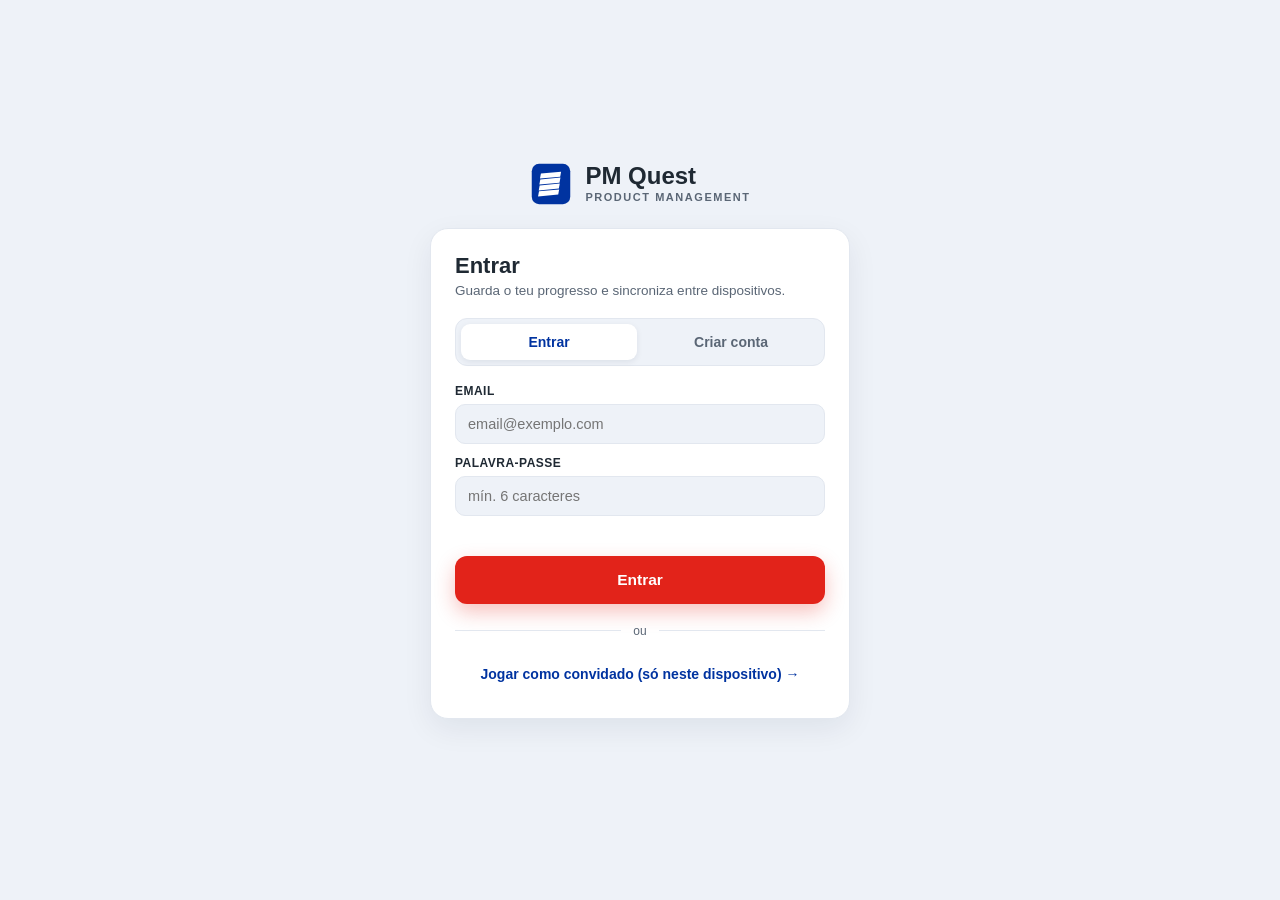
==== login.html @ b0cde670 "Add login page, self-hosted Supabase lib, and Firebase guide - login.html: dedicated Supabase email+" ====
<!DOCTYPE html>
<html lang="pt">
<head>
<meta charset="UTF-8">
<meta name="viewport" content="width=device-width, initial-scale=1.0">
<title>PM Quest — Entrar</title>
<link rel="stylesheet" href="game.css">
<style>
  .login-page{min-height:100vh;display:flex;flex-direction:column;align-items:center;justify-content:center;padding:24px 16px;}
  .login-brand{display:flex;align-items:center;gap:12px;margin-bottom:22px;}
  .login-brand svg{width:44px;height:44px;}
  .login-brand .t{font-weight:800;font-size:24px;color:var(--ink);line-height:1;}
  .login-brand .t small{display:block;font-size:11px;letter-spacing:.14em;text-transform:uppercase;color:var(--muted);font-weight:700;margin-top:4px;}
  .login-card{width:100%;max-width:420px;}
  .login-card h2{font-size:22px;color:var(--ink);margin-bottom:4px;}
  .login-card .sub{font-size:13.5px;color:var(--muted);margin-bottom:20px;}
  .seg-tabs{display:flex;gap:6px;background:var(--bg);border:1px solid var(--line);border-radius:12px;padding:5px;margin-bottom:18px;}
  .seg-tabs button{flex:1;padding:10px;border:0;background:transparent;color:var(--muted);font-weight:800;font-size:14px;border-radius:9px;cursor:pointer;}
  .seg-tabs button.on{background:var(--paper);color:var(--accent);box-shadow:0 2px 6px rgba(10,26,51,.08);}
  body.dark .seg-tabs button.on{color:var(--accent-lt);}
  .login-field{margin-bottom:12px;}
  .login-field label{display:block;font-size:12px;font-weight:700;color:var(--ink);margin-bottom:6px;text-transform:uppercase;letter-spacing:.04em;}
  .login-divider{display:flex;align-items:center;gap:12px;color:var(--muted);font-size:12px;margin:20px 0 16px;}
  .login-divider::before,.login-divider::after{content:"";flex:1;height:1px;background:var(--line);}
  .login-guest{display:block;text-align:center;color:var(--accent);font-weight:700;font-size:14px;text-decoration:none;padding:12px;}
  body.dark .login-guest{color:var(--accent-lt);}
  .login-foot{margin-top:20px;font-size:11.5px;color:var(--muted);text-align:center;max-width:420px;line-height:1.5;}
  .login-signedin{background:var(--bg);border:1px solid var(--green);border-radius:12px;padding:14px 16px;margin-bottom:16px;font-size:14px;color:var(--ink);}
  body.dark .login-signedin{border-color:var(--green-2);}
</style>
</head>
<body>
<div class="login-page">

  <div class="login-brand">
    <svg viewBox="0 0 48 48" aria-hidden="true"><rect x="3" y="2" width="42" height="44" rx="8" fill="#0033a0"/><g fill="#fff"><path d="M13 12.5 L35 10.5 L34 16 L12 18 Z"/><path d="M12.3 19 L34.3 17 L33.3 22.5 L11.3 24.5 Z"/><path d="M11.6 25.5 L33.6 23.5 L32.6 29 L10.6 31 Z"/><path d="M10.9 32 L32.9 30 L31.9 35.5 L9.9 37.5 Z"/></g></svg>
    <div class="t">PM Quest<small>Product Management</small></div>
  </div>

  <div class="card login-card">
    <!-- shown when already logged in -->
    <div id="alreadyIn" class="hidden">
      <h2>Bem-vindo de volta 👋</h2>
      <div class="login-signedin">Sessão iniciada como <b id="whoEmail"></b>.</div>
      <button class="btn btn-primary" id="goGame">▶ Entrar no jogo</button>
      <div style="height:10px"></div>
      <button class="btn btn-ghost" id="signOut">Terminar sessão</button>
    </div>

    <!-- login / signup form -->
    <div id="authForm">
      <h2 id="formTitle">Entrar</h2>
      <div class="sub" id="formSub">Guarda o teu progresso e sincroniza entre dispositivos.</div>

      <div class="seg-tabs">
        <button id="tabLogin" class="on">Entrar</button>
        <button id="tabSignup">Criar conta</button>
      </div>

      <div class="login-field">
        <label for="email">Email</label>
        <input id="email" type="email" class="acct-input" placeholder="email@exemplo.com" autocomplete="email">
      </div>
      <div class="login-field">
        <label for="pass">Palavra-passe</label>
        <input id="pass" type="password" class="acct-input" placeholder="mín. 6 caracteres" autocomplete="current-password">
      </div>

      <div id="msg" class="acct-msg" style="margin-bottom:12px;"></div>

      <button class="btn btn-primary" id="submitBtn">Entrar</button>

      <div class="login-divider">ou</div>
      <a class="login-guest" href="index.html">Jogar como convidado (só neste dispositivo) →</a>
    </div>
  </div>

  <div class="login-foot" id="cfgFoot"></div>
</div>

<script src="vendor/supabase.js"></script>
<script src="supabase-config.js"></script>
<script>
(function () {
  "use strict";
  var $ = function (id) { return document.getElementById(id); };

  // Apply the same light/dark theme the game uses.
  try {
    var st = JSON.parse(localStorage.getItem("pmquest_v2") || "null");
    if (st && st.settings && st.settings.theme === "dark") document.body.classList.add("dark");
  } catch (e) {}

  var CFG = window.PMQUEST_SUPABASE || {};
  var ready = window.supabase && CFG.url && CFG.anonKey &&
              CFG.anonKey !== "PASTE_YOUR_PUBLISHABLE_KEY_HERE";

  if (!ready) {
    $("cfgFoot").textContent =
      "⚠ Autenticação indisponível (biblioteca ou configuração em falta). Podes jogar como convidado.";
    $("authForm").querySelector(".seg-tabs").style.display = "none";
    ["email", "pass", "submitBtn"].forEach(function (id) { $(id).style.display = "none"; });
    return;
  }

  var sb = window.supabase.createClient(CFG.url, CFG.anonKey);
  var mode = "login"; // or "signup"

  function setMsg(t, ok) {
    var el = $("msg"); el.textContent = t || "";
    el.className = "acct-msg" + (ok ? " ok" : (t ? " bad" : ""));
  }
  function translate(m) {
    if (/Invalid login/i.test(m)) return "Email ou palavra-passe incorretos.";
    if (/already registered|already been registered/i.test(m)) return "Este email já tem conta. Muda para “Entrar”.";
    if (/Email not confirmed/i.test(m)) return "Confirma o email antes de entrar.";
    if (/at least 6/i.test(m)) return "A palavra-passe precisa de pelo menos 6 caracteres.";
    if (/rate limit|too many/i.test(m)) return "Demasiadas tentativas. Aguarda um pouco.";
    return m;
  }
  function goGame() { window.location.href = "index.html"; }

  function setMode(m) {
    mode = m;
    $("tabLogin").classList.toggle("on", m === "login");
    $("tabSignup").classList.toggle("on", m === "signup");
    $("formTitle").textContent = m === "login" ? "Entrar" : "Criar conta";
    $("submitBtn").textContent = m === "login" ? "Entrar" : "Criar conta";
    $("pass").setAttribute("autocomplete", m === "login" ? "current-password" : "new-password");
    setMsg("");
  }

  function submit() {
    var email = ($("email").value || "").trim(), password = $("pass").value || "";
    if (!email) { setMsg("Escreve o teu email."); return; }
    if (password.length < 6) { setMsg("A palavra-passe precisa de pelo menos 6 caracteres."); return; }
    $("submitBtn").disabled = true;

    if (mode === "login") {
      setMsg("A entrar…");
      sb.auth.signInWithPassword({ email: email, password: password }).then(function (res) {
        $("submitBtn").disabled = false;
        if (res.error) setMsg(translate(res.error.message));
        else goGame();
      });
    } else {
      setMsg("A criar conta…");
      sb.auth.signUp({ email: email, password: password }).then(function (res) {
        $("submitBtn").disabled = false;
        if (res.error) setMsg(translate(res.error.message));
        else if (res.data.session) goGame();               // auto-signed-in
        else setMsg("Conta criada! Confirma o email e depois entra.", true);
      });
    }
  }

  // wire up
  $("tabLogin").onclick = function () { setMode("login"); };
  $("tabSignup").onclick = function () { setMode("signup"); };
  $("submitBtn").onclick = submit;
  $("pass").addEventListener("keydown", function (e) { if (e.key === "Enter") submit(); });
  $("goGame").onclick = goGame;
  $("signOut").onclick = function () { sb.auth.signOut().then(function () { location.reload(); }); };

  // if already logged in, offer to jump straight into the game
  sb.auth.getSession().then(function (res) {
    var session = res.data && res.data.session;
    if (session && session.user) {
      $("whoEmail").textContent = session.user.email;
      $("authForm").classList.add("hidden");
      $("alreadyIn").classList.remove("hidden");
    }
  });
})();
</script>
</body>
</html>
---- game.css ----
:root{
  --navy:#0a1a33; --navy-2:#11284d; --accent:#0033a0; --accent-lt:#2f6bd6;
  --red:#e2231a; --gold:#f2b705; --green:#1a9e5f; --green-2:#0f7a45;
  --ink:#1f2933; --muted:#5a6675; --line:#e2e7ef; --bg:#eef2f8; --paper:#fff;
  --card-sh:0 10px 30px rgba(10,26,51,.07);
}
body.dark{
  --ink:#e7eef8; --muted:#93a4c0; --line:#22344f; --bg:#0a1424; --paper:#13223c;
  --card-sh:0 10px 30px rgba(0,0,0,.35); --accent-lt:#5b8def;
}
*{box-sizing:border-box;margin:0;padding:0;}
html{-webkit-text-size-adjust:100%;}
body{font-family:'Segoe UI',Calibri,Arial,sans-serif;background:var(--bg);color:var(--ink);min-height:100vh;transition:background .25s,color .25s;}
button{font-family:inherit;}
:focus-visible{outline:3px solid var(--accent-lt);outline-offset:2px;border-radius:6px;}
.app{max-width:860px;margin:0 auto;padding:20px 16px 60px;}
.hidden{display:none !important;}

/* ---- top bar ---- */
.appbar{display:flex;align-items:center;gap:10px;margin-bottom:20px;}
.appbar svg{width:34px;height:34px;flex-shrink:0;}
.appbar .t{font-weight:800;font-size:18px;color:var(--ink);line-height:1;}
.appbar .t small{display:block;font-size:10.5px;letter-spacing:.14em;text-transform:uppercase;color:var(--muted);font-weight:700;margin-top:3px;}
.appbar .spacer{margin-left:auto;}
.streak-chip{display:inline-flex;align-items:center;gap:5px;background:#fff2d6;color:#a9700a;font-weight:800;font-size:13px;padding:7px 12px;border-radius:999px;}
body.dark .streak-chip{background:#3a2e12;color:var(--gold);}
.streak-chip.off{background:var(--line);color:var(--muted);}
.icon-btn{width:40px;height:40px;border-radius:10px;border:1px solid var(--line);background:var(--paper);color:var(--ink);font-size:18px;cursor:pointer;display:grid;place-items:center;}
.icon-btn:hover{border-color:var(--accent-lt);}

/* ---- cards ---- */
.card{background:var(--paper);border:1px solid var(--line);border-radius:18px;box-shadow:var(--card-sh);padding:24px;}
.card + .card{margin-top:16px;}

/* ---- rank / dashboard ---- */
.rank{display:flex;align-items:center;gap:16px;}
.rank .medal{width:74px;height:74px;border-radius:20px;display:grid;place-items:center;font-size:36px;background:linear-gradient(135deg,var(--navy),var(--accent));box-shadow:0 8px 20px rgba(0,51,160,.3);flex-shrink:0;}
.rank .info{flex:1;}
.rank .info .lbl{font-size:11px;letter-spacing:.14em;text-transform:uppercase;color:var(--muted);font-weight:700;}
.rank .info h2{font-size:25px;color:var(--ink);line-height:1.1;}
.rank .info .xp{font-size:13px;color:var(--muted);margin-top:2px;}

.bar{height:12px;background:var(--line);border-radius:999px;margin:16px 0 6px;overflow:hidden;}
.bar > i{display:block;height:100%;width:0;background:linear-gradient(90deg,var(--accent),var(--gold));border-radius:999px;transition:width .7s cubic-bezier(.2,.8,.2,1);}
.bar-cap{display:flex;justify-content:space-between;font-size:12px;color:var(--muted);font-weight:600;}

.levels-track{display:flex;justify-content:space-between;margin-top:22px;gap:4px;}
.lv{flex:1;text-align:center;font-size:10.5px;color:var(--muted);font-weight:700;}
.lv .ball{width:32px;height:32px;border-radius:50%;margin:0 auto 6px;display:grid;place-items:center;font-size:15px;background:var(--line);border:2px solid transparent;}
.lv.done .ball{background:#d8f0e2;}
body.dark .lv.done .ball{background:#123a26;}
.lv.cur .ball{background:var(--gold);border-color:#c99400;color:#3a2a00;box-shadow:0 0 0 4px rgba(242,183,5,.25);}
.lv.cur{color:var(--ink);}

.stats{display:grid;grid-template-columns:repeat(4,1fr);gap:10px;margin-top:20px;}
.stat{background:var(--bg);border:1px solid var(--line);border-radius:12px;padding:13px;text-align:center;}
.stat .n{font-size:21px;font-weight:800;color:var(--accent);}
body.dark .stat .n{color:var(--accent-lt);}
.stat .d{font-size:10.5px;color:var(--muted);font-weight:600;margin-top:2px;text-transform:uppercase;letter-spacing:.03em;}
@media(max-width:560px){.stats{grid-template-columns:repeat(2,1fr);}}

.weak{margin-top:20px;}
.weak h3{font-size:12.5px;text-transform:uppercase;letter-spacing:.08em;color:var(--muted);margin-bottom:10px;}
.chips{display:flex;flex-wrap:wrap;gap:8px;}
.chip{font-size:12.5px;font-weight:700;padding:6px 11px;border-radius:999px;background:#fdecea;color:var(--red);}
.chip.good{background:#e2f5ea;color:var(--green-2);}
body.dark .chip{background:#3a1f1d;} body.dark .chip.good{background:#12331f;color:#5fd39a;}

/* ---- buttons ---- */
.btn{display:inline-flex;align-items:center;justify-content:center;gap:8px;border:0;border-radius:12px;padding:15px 20px;font-size:15.5px;font-weight:800;cursor:pointer;transition:transform .1s,box-shadow .1s,background .15s;min-height:48px;}
.btn:active{transform:translateY(1px);}
.btn-primary{background:var(--red);color:#fff;width:100%;box-shadow:0 8px 20px rgba(226,35,26,.28);}
.btn-primary:hover{background:#c41d14;}
.btn-primary:disabled{opacity:.45;cursor:not-allowed;box-shadow:none;}
.btn-ghost{background:var(--bg);color:var(--ink);border:1px solid var(--line);}
.btn-ghost:hover{border-color:var(--accent-lt);}
.actions{margin-top:22px;}
.mode-row{display:grid;grid-template-columns:1fr 1fr 1fr;gap:10px;margin-top:12px;}
.mode-row .btn{font-size:13.5px;padding:13px 8px;flex-direction:column;gap:4px;text-align:center;line-height:1.2;}
.mode-row .btn .em{font-size:20px;}
@media(max-width:560px){.mode-row{grid-template-columns:1fr;}.mode-row .btn{flex-direction:row;}}
.textlink{background:none;border:0;color:var(--accent);font-weight:700;font-size:14px;cursor:pointer;margin-top:14px;display:inline-flex;align-items:center;gap:6px;}
body.dark .textlink{color:var(--accent-lt);}
.foot{text-align:center;font-size:12px;color:var(--muted);margin-top:18px;}

/* ---- quiz ---- */
.timerwrap{margin-bottom:14px;}
.timerwrap .tlabel{display:flex;justify-content:space-between;font-size:12px;color:var(--muted);font-weight:700;margin-bottom:5px;}
.timerbar{height:8px;background:var(--line);border-radius:999px;overflow:hidden;}
.timerbar > i{display:block;height:100%;width:100%;background:linear-gradient(90deg,var(--green),#8fd14f);}
.timerbar.warn > i{background:linear-gradient(90deg,var(--gold),#ffcf3f);}
.timerbar.danger > i{background:linear-gradient(90deg,var(--red),#ff6a5f);}
.qtop{display:flex;align-items:center;gap:12px;margin-bottom:6px;}
.qtop .qc{font-weight:800;color:var(--ink);font-size:14.5px;white-space:nowrap;}
.dots{display:flex;gap:5px;flex:1;}
.dots i{flex:1;height:6px;border-radius:99px;background:var(--line);}
.dots i.done{background:var(--accent);} .dots i.now{background:var(--gold);}
.dots i.ok{background:var(--green);} .dots i.bad{background:var(--red);}
.qtag{display:flex;gap:8px;flex-wrap:wrap;margin:14px 0 4px;}
.qtag span{font-size:11px;font-weight:800;letter-spacing:.04em;text-transform:uppercase;padding:4px 10px;border-radius:999px;}
.qtag .topic{background:#eaf0fb;color:var(--accent);}
body.dark .qtag .topic{background:#16294a;color:var(--accent-lt);}
.qtag .dif-junior{background:#e2f5ea;color:var(--green-2);}
.qtag .dif-mid{background:#fff2d6;color:#a9700a;}
.qtag .dif-senior{background:#fdecea;color:var(--red);}
body.dark .qtag .dif-junior{background:#12331f;color:#5fd39a;} body.dark .qtag .dif-mid{background:#3a2e12;color:var(--gold);} body.dark .qtag .dif-senior{background:#3a1f1d;color:#ff8078;}
.qtext{font-size:20px;font-weight:700;line-height:1.35;color:var(--ink);margin:10px 0 20px;}
.opts{display:flex;flex-direction:column;gap:11px;}
.opt{display:flex;align-items:center;gap:13px;text-align:left;background:var(--bg);border:2px solid var(--line);border-radius:13px;padding:15px 16px;font-size:15.5px;cursor:pointer;color:var(--ink);transition:.12s;width:100%;}
.opt:hover:not(:disabled){border-color:var(--accent-lt);background:var(--paper);}
.opt:disabled{cursor:default;}
.opt .k{width:29px;height:29px;border-radius:8px;background:var(--line);display:grid;place-items:center;font-weight:800;color:var(--muted);flex-shrink:0;font-size:14px;}
.opt .tx{flex:1;}
.opt.sel{border-color:var(--accent);background:#eef4ff;}
body.dark .opt.sel{background:#16294a;}
.opt.sel .k{background:var(--accent);color:#fff;}
.opt.correct{border-color:var(--green);background:#e7f7ee;}
body.dark .opt.correct{background:#123a26;}
.opt.correct .k{background:var(--green);color:#fff;}
.opt.wrong{border-color:var(--red);background:#fdeceb;}
body.dark .opt.wrong{background:#3a1f1d;}
.opt.wrong .k{background:var(--red);color:#fff;}
.opt .mark{margin-left:auto;font-weight:900;font-size:18px;}
.reveal{margin-top:16px;border-radius:12px;padding:14px 16px;font-size:14px;line-height:1.5;background:var(--bg);border:1px solid var(--line);animation:fade .25s;}
.reveal .rl{font-weight:800;margin-bottom:5px;}
.reveal.ok .rl{color:var(--green-2);} .reveal.bad .rl{color:var(--red);}
.reveal b{color:var(--ink);}
.srclink{display:inline-flex;align-items:center;gap:6px;margin-top:9px;font-size:13px;color:var(--accent);font-weight:700;text-decoration:none;}
body.dark .srclink{color:var(--accent-lt);}
.qnav{display:flex;justify-content:flex-end;margin-top:20px;}
.qnav .btn{min-width:170px;width:auto;}
@keyframes fade{from{opacity:0;transform:translateY(4px)}to{opacity:1;transform:none}}

/* ---- results ---- */
.res-hero{text-align:center;padding:6px 0 2px;}
.res-hero .score{font-size:54px;font-weight:800;color:var(--accent);line-height:1;}
body.dark .res-hero .score{color:var(--accent-lt);}
.res-hero .score small{font-size:24px;color:var(--muted);}
.res-hero .msg{font-size:17px;color:var(--ink);font-weight:700;margin-top:8px;}
.res-badges{display:flex;justify-content:center;gap:8px;flex-wrap:wrap;margin-top:12px;}
.res-badges .xp{background:#fff6e0;color:#a9700a;font-weight:800;padding:7px 15px;border-radius:999px;font-size:14px;}
body.dark .res-badges .xp{background:#3a2e12;color:var(--gold);}
.res-badges .sub{background:var(--bg);border:1px solid var(--line);color:var(--muted);font-weight:700;padding:7px 13px;border-radius:999px;font-size:13px;}
.levelup{margin-top:14px;background:linear-gradient(135deg,var(--gold),#ffcf3f);color:#5a3d00;border-radius:14px;padding:15px;text-align:center;font-weight:800;font-size:16px;animation:pop .5s;}
@keyframes pop{0%{transform:scale(.8);opacity:0}100%{transform:scale(1);opacity:1}}
.ach-unlocked{margin-top:14px;display:flex;flex-direction:column;gap:8px;}
.ach-unlocked .au{display:flex;align-items:center;gap:12px;background:var(--bg);border:1px solid var(--gold);border-radius:12px;padding:11px 14px;animation:pop .4s;}
.ach-unlocked .au .e{font-size:24px;}
.ach-unlocked .au .nm{font-weight:800;color:var(--ink);font-size:14.5px;}
.ach-unlocked .au .ds{font-size:12.5px;color:var(--muted);}

.review{margin-top:24px;}
.review h3{font-size:14px;text-transform:uppercase;letter-spacing:.08em;color:var(--muted);margin-bottom:12px;}
.rev-item{border:1px solid var(--line);border-left:5px solid var(--red);border-radius:12px;padding:15px 16px;margin-bottom:12px;background:var(--paper);}
.rev-item .rq{font-weight:700;color:var(--ink);font-size:15px;margin-bottom:9px;}
.rev-line{font-size:13.5px;margin:4px 0;display:flex;gap:8px;}
.rev-line.wrong{color:var(--red);} .rev-line.right{color:var(--green-2);}
.rev-exp{margin-top:9px;background:var(--bg);border-radius:9px;padding:10px 12px;font-size:13px;color:var(--ink);line-height:1.5;}
.allgood{text-align:center;background:#e2f5ea;color:var(--green-2);border-radius:12px;padding:18px;font-weight:700;font-size:16px;}
body.dark .allgood{background:#123a26;color:#5fd39a;}
.btn-row{display:flex;gap:12px;margin-top:22px;}
.btn-row .btn{flex:1;width:auto;}

/* ---- stats screen ---- */
.screen-head{display:flex;align-items:center;gap:12px;margin-bottom:18px;}
.screen-head h2{font-size:22px;color:var(--ink);}
.kpis{display:grid;grid-template-columns:repeat(3,1fr);gap:10px;}
.kpi{background:var(--bg);border:1px solid var(--line);border-radius:12px;padding:14px;text-align:center;}
.kpi .n{font-size:22px;font-weight:800;color:var(--accent);}
body.dark .kpi .n{color:var(--accent-lt);}
.kpi .d{font-size:11px;color:var(--muted);font-weight:600;margin-top:3px;}
@media(max-width:560px){.kpis{grid-template-columns:repeat(2,1fr);}}
.spark{margin-top:18px;}
.spark h3,.tbars h3,.ach-grid-wrap h3{font-size:12.5px;text-transform:uppercase;letter-spacing:.08em;color:var(--muted);margin-bottom:10px;}
.spark svg{width:100%;height:70px;display:block;}
.tbars{margin-top:20px;}
.tbar{display:flex;align-items:center;gap:10px;margin-bottom:8px;font-size:13px;}
.tbar .nm{width:38%;color:var(--ink);white-space:nowrap;overflow:hidden;text-overflow:ellipsis;}
.tbar .tk{flex:1;height:10px;background:var(--line);border-radius:99px;overflow:hidden;}
.tbar .tk > i{display:block;height:100%;border-radius:99px;background:linear-gradient(90deg,var(--accent),var(--gold));}
.tbar.low .tk > i{background:linear-gradient(90deg,var(--red),#ff8078);}
.tbar .pc{width:44px;text-align:right;font-weight:700;color:var(--muted);}
.ach-grid-wrap{margin-top:22px;}
.ach-grid{display:grid;grid-template-columns:repeat(3,1fr);gap:10px;}
@media(max-width:560px){.ach-grid{grid-template-columns:repeat(2,1fr);}}
.ach{background:var(--bg);border:1px solid var(--line);border-radius:12px;padding:12px;text-align:center;opacity:.4;filter:grayscale(1);}
.ach.on{opacity:1;filter:none;border-color:var(--gold);}
.ach .e{font-size:26px;} .ach .nm{font-weight:800;font-size:12.5px;color:var(--ink);margin-top:4px;line-height:1.15;} .ach .ds{font-size:11px;color:var(--muted);margin-top:2px;line-height:1.2;}

/* ---- modal ---- */
.overlay{position:fixed;inset:0;background:rgba(6,14,28,.55);display:flex;align-items:center;justify-content:center;padding:16px;z-index:200;animation:fade .2s;}
.modal{background:var(--paper);border-radius:18px;max-width:460px;width:100%;padding:24px;box-shadow:0 20px 60px rgba(0,0,0,.35);max-height:90vh;overflow:auto;}
.modal h3{font-size:19px;color:var(--ink);margin-bottom:4px;}
.modal .sub{font-size:13px;color:var(--muted);margin-bottom:18px;}
.field{margin-bottom:16px;}
.field label{display:block;font-size:12.5px;font-weight:700;color:var(--ink);margin-bottom:7px;text-transform:uppercase;letter-spacing:.04em;}
.field select{width:100%;padding:12px;font-size:15px;border:1.5px solid var(--line);border-radius:10px;background:var(--bg);color:var(--ink);font-family:inherit;}
.seg{display:flex;gap:6px;flex-wrap:wrap;}
.seg button{flex:1;min-width:70px;padding:10px;border:1.5px solid var(--line);background:var(--bg);color:var(--muted);font-weight:700;border-radius:10px;cursor:pointer;font-size:13.5px;}
.seg button.on{background:var(--accent);border-color:var(--accent);color:#fff;}
.setrow{display:flex;align-items:center;justify-content:space-between;gap:12px;padding:12px 0;border-top:1px solid var(--line);}
.setrow:first-of-type{border-top:0;}
.setrow .lb{font-weight:700;color:var(--ink);font-size:14.5px;}
.setrow .lb small{display:block;font-weight:500;color:var(--muted);font-size:12px;margin-top:2px;}
/* toggle switch */
.switch{position:relative;width:50px;height:28px;flex-shrink:0;}
.switch input{opacity:0;width:0;height:0;}
.switch .sl{position:absolute;inset:0;background:var(--line);border-radius:999px;cursor:pointer;transition:.2s;}
.switch .sl:before{content:"";position:absolute;width:22px;height:22px;left:3px;top:3px;background:#fff;border-radius:50%;transition:.2s;box-shadow:0 1px 3px rgba(0,0,0,.3);}
.switch input:checked + .sl{background:var(--green);}
.switch input:checked + .sl:before{transform:translateX(22px);}
.modal-btns{display:flex;gap:10px;margin-top:8px;}
.modal-btns .btn{flex:1;width:auto;}
.link-danger{background:none;border:0;color:var(--red);font-weight:700;cursor:pointer;font-size:13.5px;}

/* toast */
.toast{position:fixed;left:50%;bottom:24px;transform:translateX(-50%) translateY(120px);background:var(--navy);color:#fff;border-radius:14px;padding:12px 18px;display:flex;align-items:center;gap:12px;box-shadow:0 12px 30px rgba(0,0,0,.4);z-index:300;transition:transform .4s cubic-bezier(.2,.9,.3,1.2);max-width:90vw;}
.toast.show{transform:translateX(-50%) translateY(0);}
.toast .e{font-size:24px;}
.toast .nm{font-weight:800;font-size:14px;} .toast .ds{font-size:12px;opacity:.8;}

/* confetti */
#confetti{position:fixed;inset:0;pointer-events:none;z-index:250;}

/* ---- account / cloud sync (settings modal) ---- */
.acct-input{width:100%;padding:11px 12px;font-size:14.5px;border:1.5px solid var(--line);border-radius:10px;background:var(--bg);color:var(--ink);font-family:inherit;}
.acct-input:focus{border-color:var(--accent-lt);outline:none;}
.acct-msg{font-size:12.5px;color:var(--muted);min-height:16px;line-height:1.3;}
.acct-msg.ok{color:var(--green-2);} .acct-msg.bad{color:var(--red);}
body.dark .acct-msg.ok{color:#5fd39a;}
.acct-user{font-size:13.5px;color:var(--ink);}
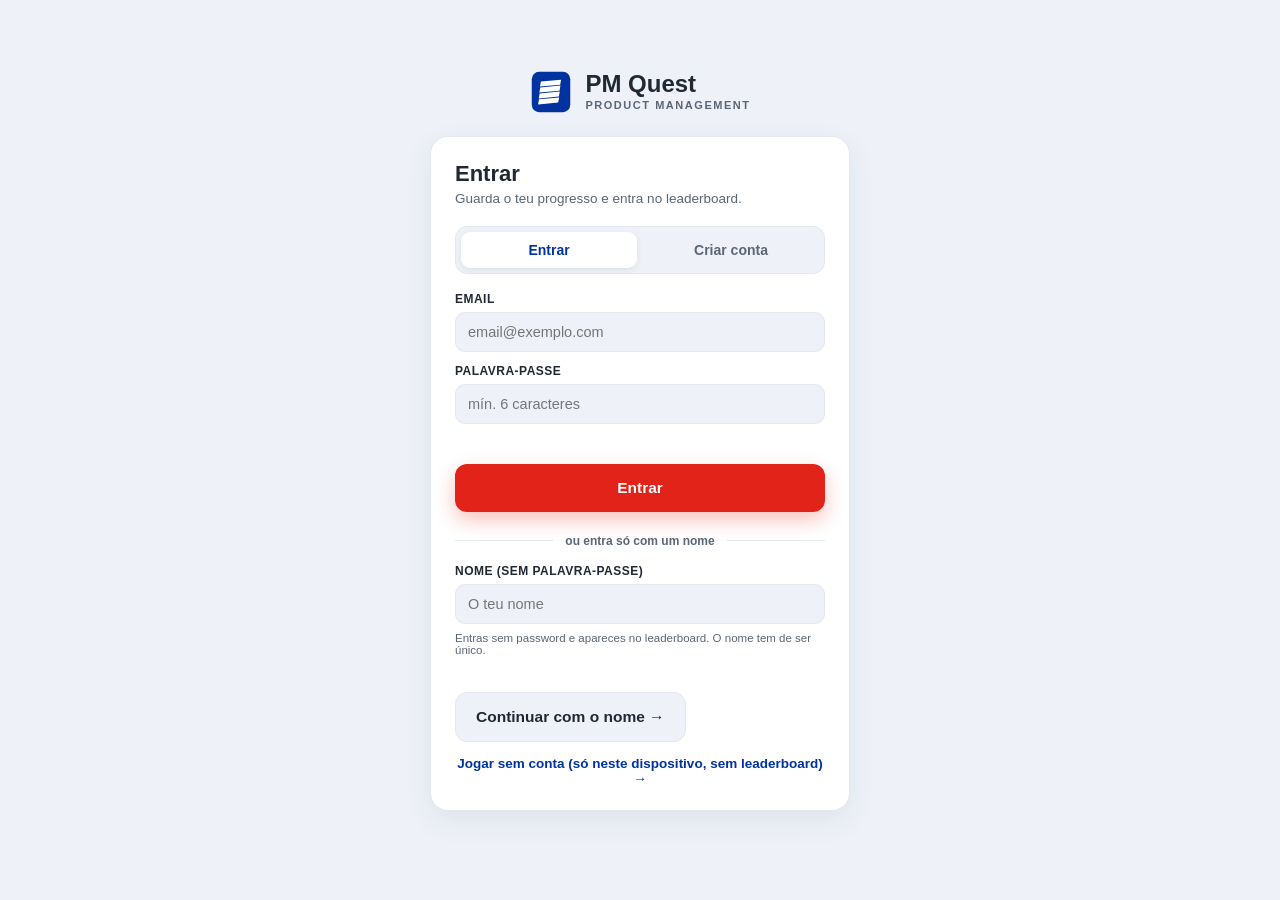
==== commit 0f42d320: "Add login gate, name-only sign-in, and leaderboard - index.html now redirects to login.html when the" ====
--- a/login.html
+++ b/login.html
@@ -20,13 +20,14 @@
   body.dark .seg-tabs button.on{color:var(--accent-lt);}
   .login-field{margin-bottom:12px;}
   .login-field label{display:block;font-size:12px;font-weight:700;color:var(--ink);margin-bottom:6px;text-transform:uppercase;letter-spacing:.04em;}
-  .login-divider{display:flex;align-items:center;gap:12px;color:var(--muted);font-size:12px;margin:20px 0 16px;}
+  .login-divider{display:flex;align-items:center;gap:12px;color:var(--muted);font-size:12px;margin:22px 0 16px;font-weight:700;}
   .login-divider::before,.login-divider::after{content:"";flex:1;height:1px;background:var(--line);}
-  .login-guest{display:block;text-align:center;color:var(--accent);font-weight:700;font-size:14px;text-decoration:none;padding:12px;}
+  .login-guest{display:block;text-align:center;color:var(--accent);font-weight:700;font-size:13.5px;text-decoration:none;padding:14px 0 0;}
   body.dark .login-guest{color:var(--accent-lt);}
   .login-foot{margin-top:20px;font-size:11.5px;color:var(--muted);text-align:center;max-width:420px;line-height:1.5;}
   .login-signedin{background:var(--bg);border:1px solid var(--green);border-radius:12px;padding:14px 16px;margin-bottom:16px;font-size:14px;color:var(--ink);}
   body.dark .login-signedin{border-color:var(--green-2);}
+  .login-hint{font-size:11.5px;color:var(--muted);margin:-4px 0 10px;}
 </style>
 </head>
 <body>
@@ -38,25 +39,29 @@
   </div>
 
   <div class="card login-card">
-    <!-- shown when already logged in -->
+    <!-- already logged in -->
     <div id="alreadyIn" class="hidden">
       <h2>Bem-vindo de volta 👋</h2>
-      <div class="login-signedin">Sessão iniciada como <b id="whoEmail"></b>.</div>
+      <div class="login-signedin">Sessão iniciada como <b id="whoName"></b>.</div>
       <button class="btn btn-primary" id="goGame">▶ Entrar no jogo</button>
       <div style="height:10px"></div>
       <button class="btn btn-ghost" id="signOut">Terminar sessão</button>
     </div>
 
-    <!-- login / signup form -->
+    <!-- login / signup -->
     <div id="authForm">
       <h2 id="formTitle">Entrar</h2>
-      <div class="sub" id="formSub">Guarda o teu progresso e sincroniza entre dispositivos.</div>
+      <div class="sub" id="formSub">Guarda o teu progresso e entra no leaderboard.</div>
 
       <div class="seg-tabs">
         <button id="tabLogin" class="on">Entrar</button>
         <button id="tabSignup">Criar conta</button>
       </div>
 
+      <div class="login-field" id="nameField" style="display:none;">
+        <label for="name">Nome</label>
+        <input id="name" type="text" class="acct-input" placeholder="O teu nome" autocomplete="nickname" maxlength="24">
+      </div>
       <div class="login-field">
         <label for="email">Email</label>
         <input id="email" type="email" class="acct-input" placeholder="email@exemplo.com" autocomplete="email">
@@ -67,11 +72,19 @@
       </div>
 
       <div id="msg" class="acct-msg" style="margin-bottom:12px;"></div>
-
       <button class="btn btn-primary" id="submitBtn">Entrar</button>
 
-      <div class="login-divider">ou</div>
-      <a class="login-guest" href="index.html">Jogar como convidado (só neste dispositivo) →</a>
+      <div class="login-divider">ou entra só com um nome</div>
+
+      <div class="login-field">
+        <label for="guestName">Nome (sem palavra-passe)</label>
+        <input id="guestName" type="text" class="acct-input" placeholder="O teu nome" autocomplete="nickname" maxlength="24">
+      </div>
+      <div class="login-hint">Entras sem password e apareces no leaderboard. O nome tem de ser único.</div>
+      <div id="guestMsg" class="acct-msg" style="margin-bottom:10px;"></div>
+      <button class="btn btn-ghost" id="guestBtn">Continuar com o nome →</button>
+
+      <a class="login-guest" href="#" id="pureGuest">Jogar sem conta (só neste dispositivo, sem leaderboard) →</a>
     </div>
   </div>
 
@@ -85,29 +98,41 @@
   "use strict";
   var $ = function (id) { return document.getElementById(id); };
 
-  // Apply the same light/dark theme the game uses.
+  // Match the game's light/dark theme.
   try {
     var st = JSON.parse(localStorage.getItem("pmquest_v2") || "null");
     if (st && st.settings && st.settings.theme === "dark") document.body.classList.add("dark");
   } catch (e) {}
 
+  function goGame() { window.location.href = "index.html"; }
+
+  // Pure-guest fallback works even without Supabase (offline / blocked lib).
+  $("pureGuest").onclick = function (e) {
+    e.preventDefault();
+    try { localStorage.setItem("pmquest_guest", "1"); } catch (err) {}
+    goGame();
+  };
+
   var CFG = window.PMQUEST_SUPABASE || {};
   var ready = window.supabase && CFG.url && CFG.anonKey &&
               CFG.anonKey !== "PASTE_YOUR_PUBLISHABLE_KEY_HERE";
 
   if (!ready) {
     $("cfgFoot").textContent =
-      "⚠ Autenticação indisponível (biblioteca ou configuração em falta). Podes jogar como convidado.";
+      "⚠ Autenticação indisponível (biblioteca ou configuração em falta). Podes jogar sem conta.";
     $("authForm").querySelector(".seg-tabs").style.display = "none";
-    ["email", "pass", "submitBtn"].forEach(function (id) { $(id).style.display = "none"; });
+    ["nameField", "email", "pass", "submitBtn", "guestName", "guestBtn"].forEach(function (id) {
+      var el = $(id); if (el) el.style.display = "none";
+    });
+    $("formTitle").textContent = "Jogar sem conta";
     return;
   }
 
   var sb = window.supabase.createClient(CFG.url, CFG.anonKey);
-  var mode = "login"; // or "signup"
-
-  function setMsg(t, ok) {
-    var el = $("msg"); el.textContent = t || "";
+  var mode = "login";
+
+  function setMsg(el, t, ok) {
+    el.textContent = t || "";
     el.className = "acct-msg" + (ok ? " ok" : (t ? " bad" : ""));
   }
   function translate(m) {
@@ -116,42 +141,77 @@
     if (/Email not confirmed/i.test(m)) return "Confirma o email antes de entrar.";
     if (/at least 6/i.test(m)) return "A palavra-passe precisa de pelo menos 6 caracteres.";
     if (/rate limit|too many/i.test(m)) return "Demasiadas tentativas. Aguarda um pouco.";
+    if (/Anonymous sign-ins are disabled|not enabled|signups.*disabled/i.test(m))
+      return "Ativa os “logins anónimos” no Supabase (Authentication → Providers → Anonymous).";
     return m;
   }
-  function goGame() { window.location.href = "index.html"; }
+  function storePendingName(n) {
+    try { localStorage.setItem("pmquest_pending_name", n); localStorage.setItem("pmquest_name", n); } catch (e) {}
+  }
+  // Case-insensitive exact-match check against existing display names.
+  function nameTaken(name) {
+    return sb.from("profiles").select("id").ilike("name", name).limit(1)
+      .then(function (res) { if (res.error) return false; return res.data && res.data.length > 0; });
+  }
 
   function setMode(m) {
     mode = m;
     $("tabLogin").classList.toggle("on", m === "login");
     $("tabSignup").classList.toggle("on", m === "signup");
+    $("nameField").style.display = m === "signup" ? "block" : "none";
     $("formTitle").textContent = m === "login" ? "Entrar" : "Criar conta";
     $("submitBtn").textContent = m === "login" ? "Entrar" : "Criar conta";
     $("pass").setAttribute("autocomplete", m === "login" ? "current-password" : "new-password");
-    setMsg("");
+    setMsg($("msg"), "");
   }
 
   function submit() {
     var email = ($("email").value || "").trim(), password = $("pass").value || "";
-    if (!email) { setMsg("Escreve o teu email."); return; }
-    if (password.length < 6) { setMsg("A palavra-passe precisa de pelo menos 6 caracteres."); return; }
-    $("submitBtn").disabled = true;
+    var msg = $("msg");
+    if (!email) { setMsg(msg, "Escreve o teu email."); return; }
+    if (password.length < 6) { setMsg(msg, "A palavra-passe precisa de pelo menos 6 caracteres."); return; }
 
     if (mode === "login") {
-      setMsg("A entrar…");
+      $("submitBtn").disabled = true; setMsg(msg, "A entrar…");
       sb.auth.signInWithPassword({ email: email, password: password }).then(function (res) {
         $("submitBtn").disabled = false;
-        if (res.error) setMsg(translate(res.error.message));
-        else goGame();
+        if (res.error) setMsg(msg, translate(res.error.message)); else goGame();
       });
-    } else {
-      setMsg("A criar conta…");
+      return;
+    }
+
+    // signup: needs a unique name
+    var name = ($("name").value || "").trim();
+    if (name.length < 2) { setMsg(msg, "Escreve o teu nome (mín. 2 caracteres)."); return; }
+    $("submitBtn").disabled = true; setMsg(msg, "A verificar o nome…");
+    nameTaken(name).then(function (taken) {
+      if (taken) { $("submitBtn").disabled = false; setMsg(msg, "Esse nome já está a ser usado. Escolhe outro."); return; }
+      setMsg(msg, "A criar conta…");
       sb.auth.signUp({ email: email, password: password }).then(function (res) {
         $("submitBtn").disabled = false;
-        if (res.error) setMsg(translate(res.error.message));
-        else if (res.data.session) goGame();               // auto-signed-in
-        else setMsg("Conta criada! Confirma o email e depois entra.", true);
+        if (res.error) { setMsg(msg, translate(res.error.message)); return; }
+        storePendingName(name);
+        if (res.data.session) goGame();                              // auto-signed-in
+        else setMsg(msg, "Conta criada! Confirma o email e depois entra.", true);
       });
-    }
+    });
+  }
+
+  function guestEnter() {
+    var name = ($("guestName").value || "").trim();
+    var gm = $("guestMsg");
+    if (name.length < 2) { setMsg(gm, "Escreve um nome (mín. 2 caracteres)."); return; }
+    $("guestBtn").disabled = true; setMsg(gm, "A verificar o nome…");
+    nameTaken(name).then(function (taken) {
+      if (taken) { $("guestBtn").disabled = false; setMsg(gm, "Esse nome já está a ser usado. Escolhe outro."); return; }
+      setMsg(gm, "A entrar…");
+      sb.auth.signInAnonymously().then(function (res) {
+        $("guestBtn").disabled = false;
+        if (res.error) { setMsg(gm, translate(res.error.message)); return; }
+        storePendingName(name);
+        goGame();
+      });
+    });
   }
 
   // wire up
@@ -159,14 +219,21 @@
   $("tabSignup").onclick = function () { setMode("signup"); };
   $("submitBtn").onclick = submit;
   $("pass").addEventListener("keydown", function (e) { if (e.key === "Enter") submit(); });
+  $("guestBtn").onclick = guestEnter;
+  $("guestName").addEventListener("keydown", function (e) { if (e.key === "Enter") guestEnter(); });
   $("goGame").onclick = goGame;
-  $("signOut").onclick = function () { sb.auth.signOut().then(function () { location.reload(); }); };
-
-  // if already logged in, offer to jump straight into the game
+  $("signOut").onclick = function () {
+    try { localStorage.removeItem("pmquest_guest"); localStorage.removeItem("pmquest_name"); localStorage.removeItem("pmquest_pending_name"); } catch (e) {}
+    sb.auth.signOut().then(function () { location.reload(); });
+  };
+
+  // already signed in? offer to jump into the game.
   sb.auth.getSession().then(function (res) {
     var session = res.data && res.data.session;
     if (session && session.user) {
-      $("whoEmail").textContent = session.user.email;
+      var who = session.user.email;
+      if (!who) { try { who = localStorage.getItem("pmquest_name") || "convidado"; } catch (e) { who = "convidado"; } }
+      $("whoName").textContent = who;
       $("authForm").classList.add("hidden");
       $("alreadyIn").classList.remove("hidden");
     }
--- a/game.css
+++ b/game.css
@@ -229,3 +229,13 @@
 .acct-msg.ok{color:var(--green-2);} .acct-msg.bad{color:var(--red);}
 body.dark .acct-msg.ok{color:#5fd39a;}
 .acct-user{font-size:13.5px;color:var(--ink);}
+
+/* ---- leaderboard ---- */
+.lead-row{display:flex;align-items:center;gap:12px;padding:12px 14px;border:1px solid var(--line);border-radius:12px;margin-bottom:8px;background:var(--paper);}
+.lead-row.me{border-color:var(--gold);background:#fff9e8;}
+body.dark .lead-row.me{background:#302713;}
+.lead-rank{width:30px;text-align:center;font-weight:800;color:var(--muted);font-size:15px;flex-shrink:0;}
+.lead-medal{font-size:20px;flex-shrink:0;}
+.lead-name{flex:1;font-weight:700;color:var(--ink);white-space:nowrap;overflow:hidden;text-overflow:ellipsis;}
+.lead-xp{font-weight:800;color:var(--accent);font-size:14px;flex-shrink:0;}
+body.dark .lead-xp{color:var(--accent-lt);}
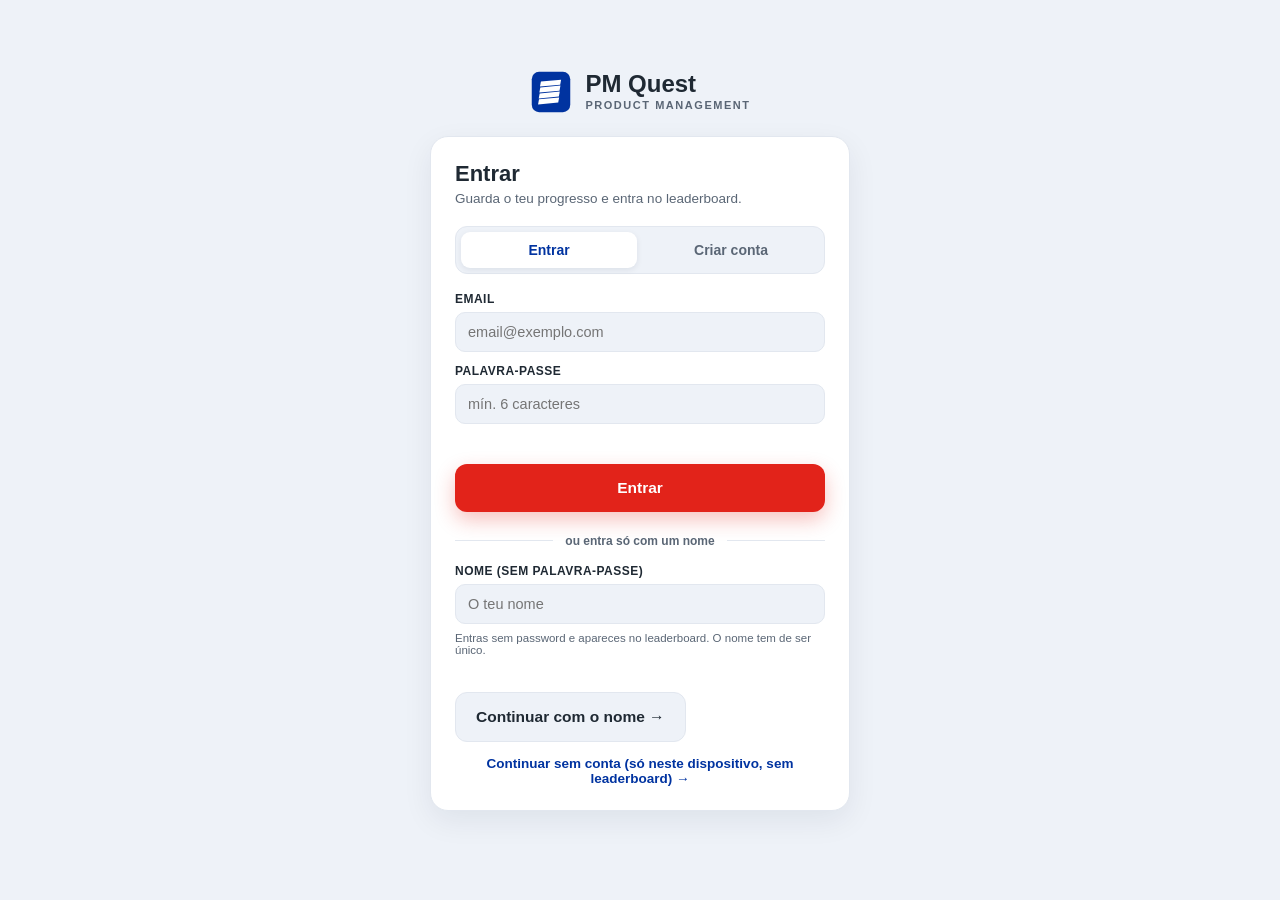
==== commit 17f74a1c: "Reposition as a learning platform (drop game framing) + stronger level-based adaptive difficulty" ====
--- a/login.html
+++ b/login.html
@@ -1,9 +1,10 @@
-<!DOCTYPE html>
+﻿<!DOCTYPE html>
 <html lang="pt">
 <head>
 <meta charset="UTF-8">
 <meta name="viewport" content="width=device-width, initial-scale=1.0">
 <title>PM Quest — Entrar</title>
+<link rel="icon" href="favicon.svg" type="image/svg+xml">
 <link rel="stylesheet" href="game.css">
 <style>
   .login-page{min-height:100vh;display:flex;flex-direction:column;align-items:center;justify-content:center;padding:24px 16px;}
@@ -43,7 +44,7 @@
     <div id="alreadyIn" class="hidden">
       <h2>Bem-vindo de volta 👋</h2>
       <div class="login-signedin">Sessão iniciada como <b id="whoName"></b>.</div>
-      <button class="btn btn-primary" id="goGame">▶ Entrar no jogo</button>
+      <button class="btn btn-primary" id="goGame">▶ Começar a aprender</button>
       <div style="height:10px"></div>
       <button class="btn btn-ghost" id="signOut">Terminar sessão</button>
     </div>
@@ -84,7 +85,7 @@
       <div id="guestMsg" class="acct-msg" style="margin-bottom:10px;"></div>
       <button class="btn btn-ghost" id="guestBtn">Continuar com o nome →</button>
 
-      <a class="login-guest" href="#" id="pureGuest">Jogar sem conta (só neste dispositivo, sem leaderboard) →</a>
+      <a class="login-guest" href="#" id="pureGuest">Continuar sem conta (só neste dispositivo, sem leaderboard) →</a>
     </div>
   </div>
 
@@ -119,12 +120,12 @@
 
   if (!ready) {
     $("cfgFoot").textContent =
-      "⚠ Autenticação indisponível (biblioteca ou configuração em falta). Podes jogar sem conta.";
+      "⚠ Autenticação indisponível (biblioteca ou configuração em falta). Podes continuar sem conta.";
     $("authForm").querySelector(".seg-tabs").style.display = "none";
     ["nameField", "email", "pass", "submitBtn", "guestName", "guestBtn"].forEach(function (id) {
       var el = $(id); if (el) el.style.display = "none";
     });
-    $("formTitle").textContent = "Jogar sem conta";
+    $("formTitle").textContent = "Continuar sem conta";
     return;
   }
 
--- a/game.css
+++ b/game.css
@@ -22,6 +22,8 @@
 .appbar .t{font-weight:800;font-size:18px;color:var(--ink);line-height:1;}
 .appbar .t small{display:block;font-size:10.5px;letter-spacing:.14em;text-transform:uppercase;color:var(--muted);font-weight:700;margin-top:3px;}
 .appbar .spacer{margin-left:auto;}
+.user-chip{display:inline-flex;align-items:center;max-width:130px;overflow:hidden;text-overflow:ellipsis;white-space:nowrap;background:#eaf0fb;color:var(--accent);font-weight:800;font-size:12.5px;padding:7px 11px;border-radius:999px;}
+body.dark .user-chip{background:#16294a;color:var(--accent-lt);}
 .streak-chip{display:inline-flex;align-items:center;gap:5px;background:#fff2d6;color:#a9700a;font-weight:800;font-size:13px;padding:7px 12px;border-radius:999px;}
 body.dark .streak-chip{background:#3a2e12;color:var(--gold);}
 .streak-chip.off{background:var(--line);color:var(--muted);}
@@ -239,3 +241,12 @@
 .lead-name{flex:1;font-weight:700;color:var(--ink);white-space:nowrap;overflow:hidden;text-overflow:ellipsis;}
 .lead-xp{font-weight:800;color:var(--accent);font-size:14px;flex-shrink:0;}
 body.dark .lead-xp{color:var(--accent-lt);}
+.lead-reset{border:0;background:var(--gold);color:#3a2a00;border-radius:8px;width:30px;height:30px;font-size:14px;cursor:pointer;flex-shrink:0;}
+.lead-del{border:0;background:var(--red);color:#fff;border-radius:8px;width:30px;height:30px;font-size:14px;cursor:pointer;flex-shrink:0;}
+.lead-admin-bar{display:flex;gap:8px;margin-bottom:14px;padding:10px;border:1px dashed var(--red);border-radius:10px;background:#fdecea;}
+body.dark .lead-admin-bar{background:#3a1f1d;}
+.lead-admin-bar .lb{font-size:12px;font-weight:800;color:var(--red);align-self:center;margin-right:auto;}
+
+/* ---- LinkedIn share button ---- */
+.btn-share{display:inline-flex;align-items:center;gap:7px;background:#0a66c2;color:#fff;border:0;border-radius:8px;padding:9px 15px;font-size:13px;font-weight:800;cursor:pointer;font-family:inherit;}
+.btn-share:hover{background:#004182;}
